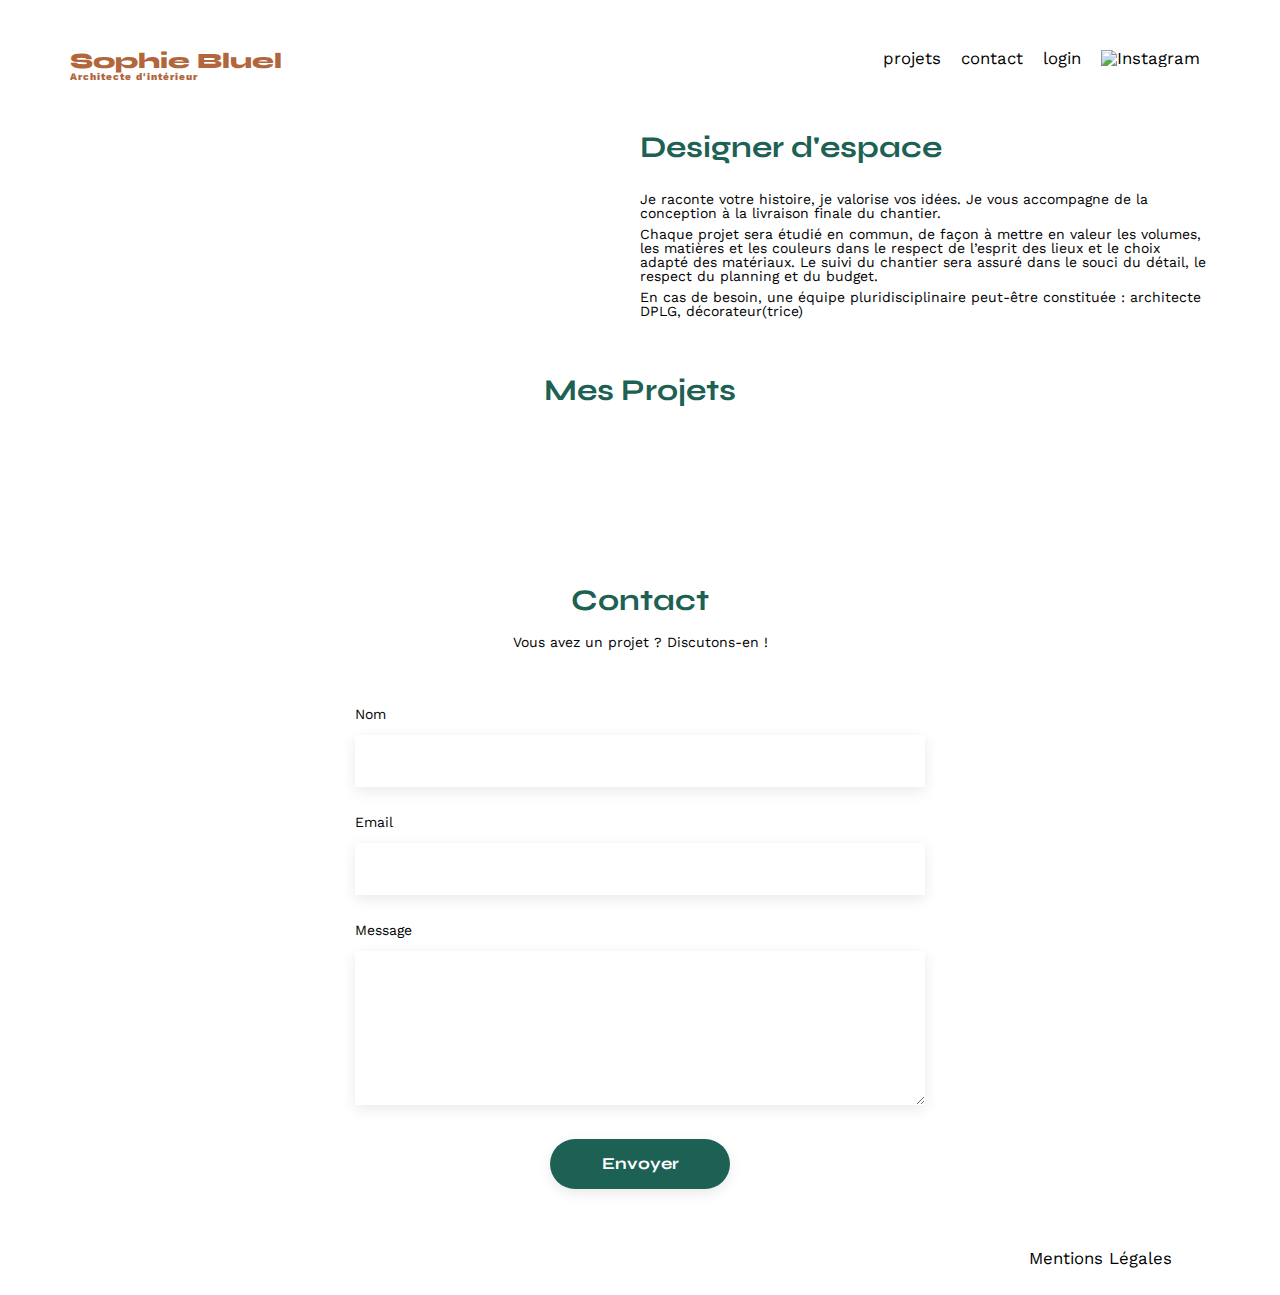
==== FrontEnd/index.html @ 1575a684 "Modal2 : Add media upload, title and category in HTML/CSS" ====
<!DOCTYPE html>
<html lang="fr">

<head>
	<meta charset="UTF-8">
	<title>Sophie Bluel - Architecte d'intérieur</title>
	<meta name="viewport" content="width=device-width, initial-scale=1.0">
	<link rel="preconnect" href="https://fonts.googleapis.com">
	<link rel="preconnect" href="https://fonts.gstatic.com" crossorigin>
	<link href="https://fonts.googleapis.com/css2?family=Syne:wght@700;800&family=Work+Sans&display=swap"
		rel="stylesheet">
	<link rel="stylesheet" href="https://cdnjs.cloudflare.com/ajax/libs/font-awesome/6.2.1/css/all.min.css"
		integrity="sha512-MV7K8+y+gLIBoVD59lQIYicR65iaqukzvf/nwasF0nqhPay5w/9lJmVM2hMDcnK1OnMGCdVK+iQrJ7lzPJQd1w=="
		crossorigin="anonymous">
	<meta name="description" content="">
	<link rel="stylesheet" href="./assets/style.css">
	<script src="works-gallery.js" defer></script>
	<script src="admin.js" defer></script>
	<script src="modal-gallery.js" defer></script>
	<script src="new-photo.js" defer></script>
</head>

<body>
	<section id="editing">
		<div class="editing_banner">
			<i class="fa-regular fa-pen-to-square"></i>Mode édition
		</div>
	</section>
	<header>
		<h1>Sophie Bluel <span>Architecte d'intérieur</span></h1>
		<nav>
			<ul>
				<li>projets</li>
				<li>contact</li>
				<li class="login_link"><a href="login.html">login</a></li>
				<li class="logout_link"><a href="login.html">logout</a></li>
				<li><img src="./assets/icons/instagram.png" alt="Instagram"></li>
			</ul>
		</nav>
	</header>
	<main>
		<section id="introduction">
			<figure>
				<img src="./assets/images/sophie-bluel.png" alt="">
			</figure>
			<article>
				<h2>Designer d'espace</h2>
				<p>Je raconte votre histoire, je valorise vos idées. Je vous accompagne de la conception à la livraison
					finale du chantier.</p>
				<p>Chaque projet sera étudié en commun, de façon à mettre en valeur les volumes, les matières et les
					couleurs dans le respect de l’esprit des lieux et le choix adapté des matériaux. Le suivi du
					chantier sera assuré dans le souci du détail, le respect du planning et du budget.</p>
				<p>En cas de besoin, une équipe pluridisciplinaire peut-être constituée : architecte DPLG,
					décorateur(trice)</p>
			</article>
		</section>

		<section id="portfolio">
			<div class="my_projects">
				<h2>Mes Projets</h2>
				<span class="edit_button">
					<i class="fa-regular fa-pen-to-square"></i>
					modifier
				</span>
			</div>
			<!--Création de la section pour intégration dynamique des boutons de filtres-->
			<section class="categories">
			</section>
			<!--Intégration dynamique des travaux dans la galerie-->
			<div class="gallery">
			</div>

			<!--Création de la modale 1-->
			<aside id="modal1" class="modal">
				<div class="modal_wrapper">
					<span class="close-button close-button1">&times;</span>
					<h3>Galerie photo</h3>
					<div class="gallery-container"></div>
					<div id="separation1"></div>
					<button class="add_photo_button">Ajouter une photo</button>
				</div>
			</aside>

			<!--Création de la modale 2-->
			<aside id="modal2" class="modal">
				<div class="modal_wrapper">
					<div class="modal-header">
						<i class="fas fa-arrow-left"></i>
						<h3>Ajout photo</h3>
						<span class="close-button close-button2">&times;</span>
					</div>
					<div class="form">
						<div class="container-new-photo">
							<i class="fa-regular fa-image"></i>
							<input type="file" accept="image/*" id="input-picture" style="display:none" />
							<button class="button-add-photo">+ Ajouter photo</button>
							<div class="precision">jpg, png : 4mo max</div>
						</div>
						<div class="modal2-input">
							<label for="input-title">Titre</label>
							<input id="input-title" name="title" type="text" />
							<label for="modal2-category">Catégorie</label>
							<select name="modal2-category" class="modal2-category" type="text"></select>
							<div id="separation2"></div>
							<button class="button-submit">Valider</button>
						</div>
					</div>
				</div>
			</aside>

		</section>
		<section id="contact">
			<h2>Contact</h2>
			<p>Vous avez un projet ? Discutons-en !</p>
			<form action="#" method="post">
				<label for="name">Nom</label>
				<input type="text" name="name" id="name">
				<label for="email">Email</label>
				<input type="email" name="email" id="email">
				<label for="message">Message</label>
				<textarea name="message" id="message" cols="30" rows="10"></textarea>
				<input type="submit" value="Envoyer">
			</form>
		</section>
	</main>

	<footer>
		<nav>
			<ul>
				<li>Mentions Légales</li>
			</ul>
		</nav>
	</footer>
</body>

</html>
---- FrontEnd/assets/style.css ----
/* http://meyerweb.com/eric/tools/css/reset/
   v2.0 | 20110126
   License: none (public domain)
*/

html, body, div, span, applet, object, iframe,
h1, h2, h3, h4, h5, h6, p, blockquote, pre,
a, abbr, acronym, address, big, cite, code,
del, dfn, em, img, ins, kbd, q, s, samp,
small, strike, strong, sub, sup, tt, var,
b, u, i, center,
dl, dt, dd, ol, ul, li,
fieldset, form, label, legend,
table, caption, tbody, tfoot, thead, tr, th, td,
article, aside, canvas, details, embed,
figure, figcaption, footer, header, hgroup,
menu, nav, output, ruby, section, summary,
time, mark, audio, video {
	margin: 0;
	padding: 0;
	border: 0;
	font-size: 100%;
	font: inherit;
	vertical-align: baseline;
}
/* HTML5 display-role reset for older browsers */
article, aside, details, figcaption, figure,
footer, header, hgroup, menu, nav, section {
	display: block;
}
body {
	line-height: 1;
}
ol, ul {
	list-style: none;
}
blockquote, q {
	quotes: none;
}
blockquote:before, blockquote:after,
q:before, q:after {
	content: '';
	content: none;
}
table {
	border-collapse: collapse;
	border-spacing: 0;
}
/** end reset css**/
body {
	max-width: 1140px;
	margin:auto;
	font-family: 'Work Sans' ;
	font-size: 14px;
}
header {
	display: flex;
	justify-content: space-between;
	margin: 50px 0
}
a {
	text-decoration: none;
	color: black;
}
section {
	margin: 50px 0
}
h1{
	display: flex;
	flex-direction: column;
	font-family: 'Syne';
	font-size: 22px;
	font-weight: 800;
	color: #B1663C
}
h1 > span {
	font-family: 'Work Sans';
	font-size:10px;
	letter-spacing: 0.1em;
}
h2{
	font-family: 'Syne';
	font-weight: 700;
	font-size: 30px;
	color: #1D6154
}
nav ul {
	display: flex;
	align-items: center;
	list-style-type: none;
}
nav li {
	padding: 0 10px;
	font-size: 1.2em;
}
li:hover {
	color: #B1663C;
}
#introduction {
	display: flex;
	align-items: center;
}
#introduction figure {
	flex: 1
}
#introduction img {
	display: block;
	margin: auto;
	width: 80%;
}
#introduction article {
	flex: 1
}
#introduction h2 {
	margin-bottom: 1em;
}
#introduction p {
	margin-bottom: 0.5em;
}
#portfolio h2 {
	text-align: center;
	margin-bottom: 1em;
}
.my_projects {
	display: flex;
	justify-content: center;
}
.edit_button {
	display: none;
	margin-top: 10px;
	margin-left: 20px;
	cursor: pointer;
}
/* Ajout du CSS pour les filtres*/
.categories {
	display: flex;
	justify-content: center;
	gap: 20px;
}
.filter-btn {
	border: 3px solid #1D6154;
	border-radius: 20px;
	padding: 10px;
	background-color: white;
	color: #1D6154;
	font-size: 16px;
	font-weight: 700;
	text-align: center;
	cursor: pointer;
}
.selected {
	background-color: #1D6154;
	color: white;
}
.gallery {
	width: 100%;
	display: grid;
	grid-template-columns: 1fr 1fr 1fr;
	grid-column-gap: 20px;
	grid-row-gap: 20px;
}
.gallery img {
	width: 100%;
}
#contact {
	width: 50%;
	margin: auto;
}
#contact > * {
	text-align: center;

}
#contact h2{
	margin-bottom: 20px;
}
#contact form {
	text-align: left;
	margin-top:30px;
	display: flex;
	flex-direction: column;
}
#contact input {
	height: 50px;
	font-size: 1.2em;
	border: none;
	box-shadow: 0px 4px 14px rgba(0, 0, 0, 0.09);
}
#contact label {
	margin: 2em 0 1em 0;
}
#contact textarea {
	border: none;
	box-shadow: 0px 4px 14px rgba(0, 0, 0, 0.09);
}
/* Ajout du CSS pour le login*/
.login_link {
	display: block;
}
#loginLink {
	font-weight: 600;
}
#login {
	display: flex;
	flex-direction: column;
	text-align: center;
	width: 40%;
	margin: auto;
}
#login label {
	margin: 2em 0 1em 0;
	text-align: left;
}
#login input {
	height: 50px;
	font-size: 1.2em;
	border: none;
	box-shadow: 0px 4px 14px rgba(0, 0, 0, 0.09) ;
}
#login_error {
	color: red;
	margin-bottom: 20px;
	display: none;
}
/* Ajout du CSS pour le bandeau du Mode édition */
.fa-regular {
    margin-right: 10px;
}
.editing_banner {
    background-color: black;
    color: white;
    height: 60px;
    display: flex;
    justify-content: center;
    align-items: center;
	display: none;
}
#editing {
	margin-top: 0;
}
/* Ajout du CSS pour le logout */
.logout_link {
	display: none;
}
/* Ajout du CSS pour les modales */
.modal {
	display: none;
	position: fixed;
	top: 0;
	left: 0;
	width : 100%;
	height: 100%;
	background: rgba(0, 0, 0, 0.3);
}
.modal_wrapper {
	position: absolute;
	top: 50%;
	left: 50%;
	width: 630px;
	height: 688px;
	transform: translate(-50%, -50%);
	background: white;
	padding: 20px;
	border-radius: 10px;
	box-shadow: 0 0 10px rgba(0, 0, 0, 0.3);
}
.close-button {
	position: absolute;
	top: 26px;
	right: 26px;
	font-size: 24px;
	cursor: pointer;
}
.fa-trash-can {
	display: flex;
	position: relative;
	justify-content: center;
	align-items: center;
	background-color: black;
	color: white;
	border-radius: 2px;
	width: 17px;
	height: 17px;
	font-size: 9px;
	top: 7px;
	right: 23px;
	cursor: pointer;
}
/* Ajout du CSS pour la modal1 */
.modal_wrapper h3{
	justify-content: center;
	display: flex;
	font-size: 26px;
	margin-top: 60px;
	margin-bottom: 20px;
}
.gallery-container {
	display: grid;
	grid-template-columns: repeat(5, 1fr);
	column-gap: 10px;
	row-gap: 25px;
	margin: 36px 90px 90px 70px;
}
.block-img {
	display: flex;
	position: relative;
	justify-content:center
}
.block-img img {
	width: 76.61px;
	height: 102.57px;
}
.add_photo_button {
	display: block;
	margin: 30px auto;
	padding: 10px;
	background-color: #1D6154;
	color: white;
	border: none;
	border-radius: 60px;
	width: 237px;
	cursor: pointer;
}
#separation1 {
	display: flex;
	background-color: #b3b3b3;
	height: 1px;
	width: 470px;
	margin-left: 66px;
}
/* Ajout du CSS pour la modal2 */
.modal-header {
	padding: 10px;
}
.modal-header > * {
	flex: 1;
	text-align: center;
  }
.modal-header i {
text-align: left;
font-size: 21px;
cursor: pointer;
}
.modal-header h3 {
	margin: 20px;
}
.form {
	width: 630px;
	display: flex;
	justify-content: center;
	align-items: center;
	flex-direction: column;
	background-color: white;
}
.container-new-photo {
	display: flex;
	width: 420px;
	height: 169px;
	margin: 36px 0 9px 0;
	background-color: #E8F1F6;
	border-radius: 3px;
	margin-bottom: 30px;
	flex-direction: column;
	align-items: center;
}
.fa-image {
	font-size: 76px;
	color: #B9C5CC;
	display: flex;
	justify-content: center;
	margin-top: 13px;
	width: 100%;
}
.button-add-photo {
	border-radius: 60px;
	background-color: #CBD6DC;
	border: none;
	height: 36px;
	width: 173px;
	color: #306685;
	font-size: 14px;
	margin-top: 6px;
	cursor: pointer;
}
.precision {
	background-color: #E8F1F7;
	font-size: 10px;
	display: flex;
	justify-content: center;
	margin-top: 7px;
}
.modal2-input {
	display: flex;
	width: 420px;
	flex-direction: column;
	background-color: white;
}

.modal2-category {
	margin-top: 10px;
	height: 51px;
	border: none;
	box-shadow: 0px 4px 14px rgba(0, 0, 0, 0.09);
	background-color: white;
}
.button-submit {
	margin-top: 32px;
	border-radius: 60px;
	border: none;
	height: 36px;
	width: 237px;
	color: white;
	background-color: #A7A7A7;
	margin-left: 80px;
	font-family: "Syne";
	font-size: 14px;
}
#input-title {
	margin-top: 10px;
	margin-bottom: 21px;
	height: 51px;
	border: none;
	box-shadow: 0px 4px 14px rgba(0, 0, 0, 0.09);
	background-color: white;
}
#separation2 {
	display: flex;
	background-color: #b3b3b3;
	height: 1px;
	width: 420px;
	margin-top: 47px;
}
input[type="submit"]{
	font-family: 'Syne';
	font-weight: 700;
	color: white;
	background-color: #1D6154;
	margin : 2em auto ;
	width: 180px;
	text-align: center;
	border-radius: 60px ;
}
footer nav ul {
	display: flex;
	justify-content: flex-end;
	margin: 2em
}
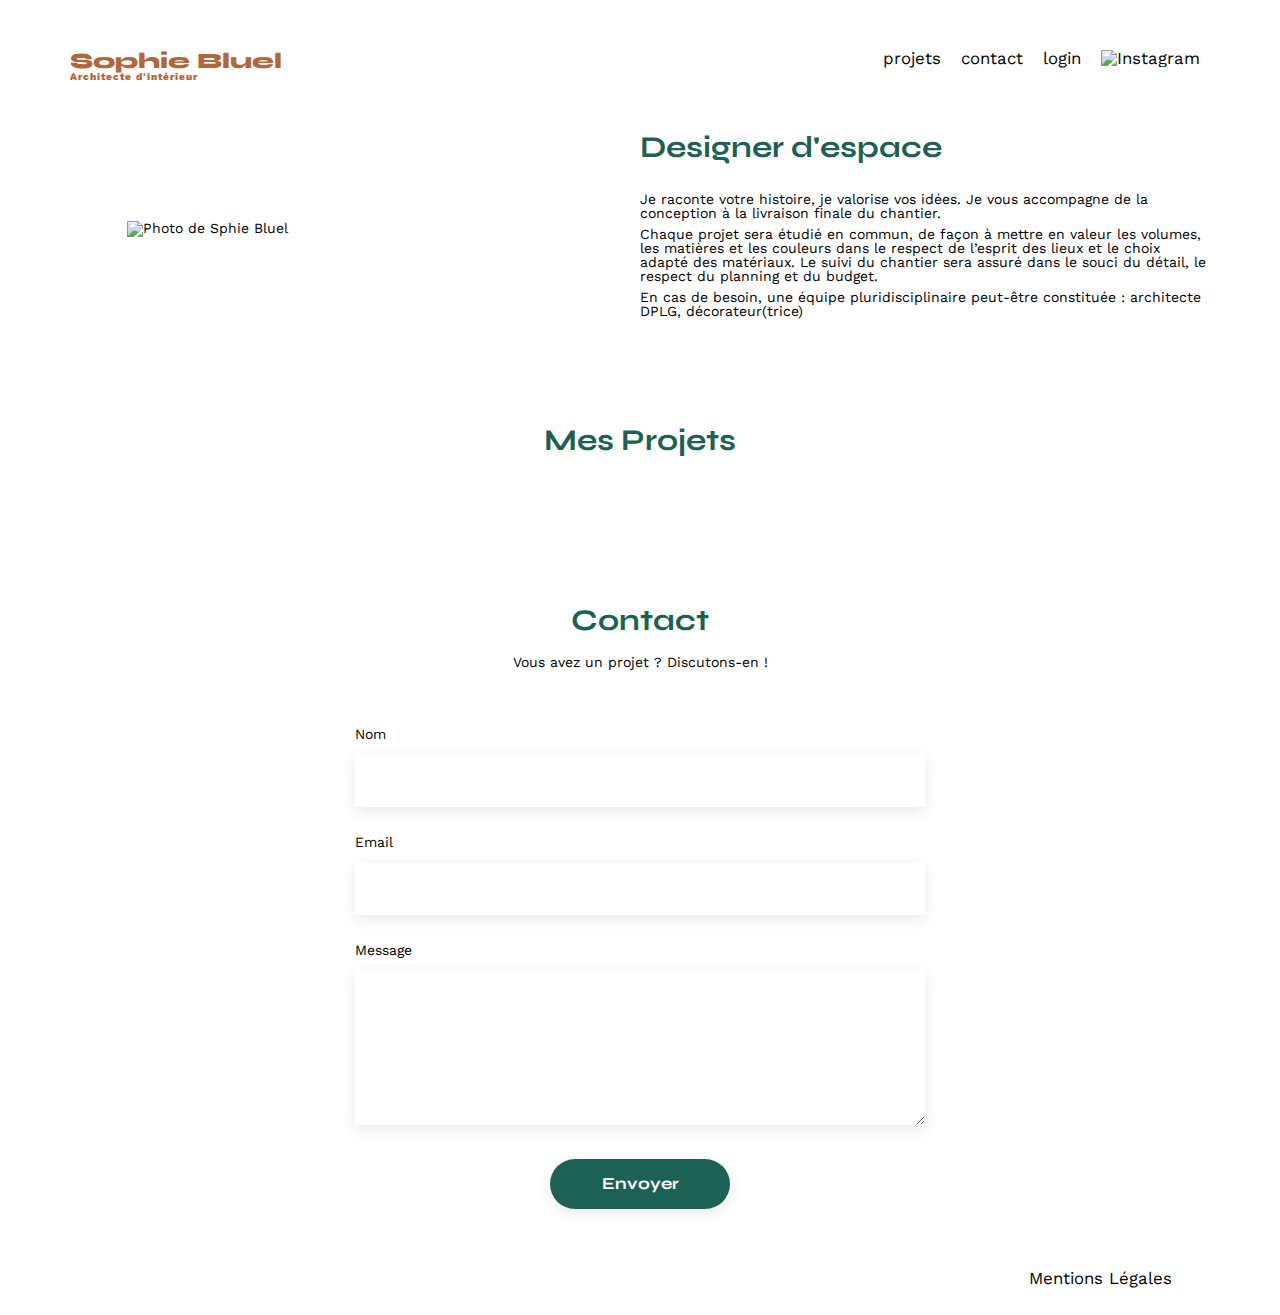
==== commit c67e4e34: "Code improvement" ====
--- a/FrontEnd/index.html
+++ b/FrontEnd/index.html
@@ -22,7 +22,7 @@
 
 <body>
 	<section id="editing">
-		<div class="editing_banner">
+		<div class="editing-banner">
 			<i class="fa-regular fa-pen-to-square"></i>Mode édition
 		</div>
 	</section>
@@ -30,10 +30,10 @@
 		<h1>Sophie Bluel <span>Architecte d'intérieur</span></h1>
 		<nav>
 			<ul>
-				<li>projets</li>
-				<li>contact</li>
-				<li class="login_link"><a href="login.html">login</a></li>
-				<li class="logout_link"><a href="login.html">logout</a></li>
+				<li><a href="#portfolio">projets</a></li>
+				<li><a href="#contact">contact</a></li>
+				<li class="login-link"><a href="login.html">login</a></li>
+				<li class="logout-link"><a href="#" id="logout-button">logout</a></li>
 				<li><img src="./assets/icons/instagram.png" alt="Instagram"></li>
 			</ul>
 		</nav>
@@ -41,7 +41,7 @@
 	<main>
 		<section id="introduction">
 			<figure>
-				<img src="./assets/images/sophie-bluel.png" alt="">
+				<img src="./assets/images/sophie-bluel.png" alt="Photo de Sphie Bluel">
 			</figure>
 			<article>
 				<h2>Designer d'espace</h2>
@@ -56,9 +56,9 @@
 		</section>
 
 		<section id="portfolio">
-			<div class="my_projects">
+			<div class="my-projects">
 				<h2>Mes Projets</h2>
-				<span class="edit_button">
+				<span class="edit-button">
 					<i class="fa-regular fa-pen-to-square"></i>
 					modifier
 				</span>
@@ -72,42 +72,48 @@
 
 			<!--Création de la modale 1-->
 			<aside id="modal1" class="modal">
-				<div class="modal_wrapper">
+				<div class="modal-wrapper">
 					<span class="close-button close-button1">&times;</span>
 					<h3>Galerie photo</h3>
 					<div class="gallery-container"></div>
 					<div id="separation1"></div>
-					<button class="add_photo_button">Ajouter une photo</button>
+					<button class="add-photo-button">Ajouter une photo</button>
 				</div>
 			</aside>
 
 			<!--Création de la modale 2-->
 			<aside id="modal2" class="modal">
-				<div class="modal_wrapper">
+				<div id="modal-wrapper2" class="modal-wrapper">
 					<div class="modal-header">
 						<i class="fas fa-arrow-left"></i>
 						<h3>Ajout photo</h3>
 						<span class="close-button close-button2">&times;</span>
 					</div>
-					<div class="form">
-						<div class="container-new-photo">
-							<i class="fa-regular fa-image"></i>
-							<input type="file" accept="image/*" id="input-picture" style="display:none" />
-							<button class="button-add-photo">+ Ajouter photo</button>
-							<div class="precision">jpg, png : 4mo max</div>
+
+					<form class="form" id="form-new-photo" enctype="multipart/form-data">
+						<div class="modal-new-photo">
+							<div class="picture-selection">
+								<i class="fa-regular fa-image"></i>
+								<input name="image" type="file" accept="image/*" id="input-picture"
+									style="display:none">
+								<button class="add-photo-button2">+ Ajouter photo</button>
+								<div class="precision">jpg, png : 4mo max</div>
+							</div>
+							<img id="picture-preview" src="#" alt="your image">
 						</div>
 						<div class="modal2-input">
-							<label for="input-title">Titre</label>
-							<input id="input-title" name="title" type="text" />
-							<label for="modal2-category">Catégorie</label>
-							<select name="modal2-category" class="modal2-category" type="text"></select>
+							<label for="title">Titre</label>
+							<input name="title" id="title" type="text" value="">
+							<label for="select-category">Catégorie</label>
+							<select name="category" id="select-category">
+							</select>
 							<div id="separation2"></div>
-							<button class="button-submit">Valider</button>
+							<div id="form-error-message"></div>
+							<button id="form-submit-photo" class="button-submit">Valider</button>
 						</div>
-					</div>
+					</form>
 				</div>
 			</aside>
-
 		</section>
 		<section id="contact">
 			<h2>Contact</h2>
--- a/FrontEnd/assets/style.css
+++ b/FrontEnd/assets/style.css
@@ -99,6 +99,7 @@
 #introduction {
 	display: flex;
 	align-items: center;
+	margin-bottom: 100px
 }
 #introduction figure {
 	flex: 1
@@ -117,21 +118,19 @@
 #introduction p {
 	margin-bottom: 0.5em;
 }
-#portfolio h2 {
-	text-align: center;
-	margin-bottom: 1em;
-}
-.my_projects {
-	display: flex;
-	justify-content: center;
-}
-.edit_button {
+/* Section Porfolio */
+.my-projects {
+	display: flex;
+	justify-content: center;
+	margin: 50px;
+}
+.edit-button {
 	display: none;
 	margin-top: 10px;
 	margin-left: 20px;
 	cursor: pointer;
 }
-/* Ajout du CSS pour les filtres*/
+/* Portfolio : Les filtres */
 .categories {
 	display: flex;
 	justify-content: center;
@@ -162,6 +161,7 @@
 .gallery img {
 	width: 100%;
 }
+/* Section Contact */
 #contact {
 	width: 50%;
 	margin: auto;
@@ -192,8 +192,8 @@
 	border: none;
 	box-shadow: 0px 4px 14px rgba(0, 0, 0, 0.09);
 }
-/* Ajout du CSS pour le login*/
-.login_link {
+/* Login */
+.login-link {
 	display: block;
 }
 #loginLink {
@@ -216,16 +216,20 @@
 	border: none;
 	box-shadow: 0px 4px 14px rgba(0, 0, 0, 0.09) ;
 }
-#login_error {
+#login-error, #form-error-message {
 	color: red;
 	margin-bottom: 20px;
 	display: none;
 }
-/* Ajout du CSS pour le bandeau du Mode édition */
+/* Logout */
+.logout-link {
+	display: none;
+}
+/* Bandeau du Mode édition */
 .fa-regular {
     margin-right: 10px;
 }
-.editing_banner {
+.editing-banner {
     background-color: black;
     color: white;
     height: 60px;
@@ -237,11 +241,8 @@
 #editing {
 	margin-top: 0;
 }
-/* Ajout du CSS pour le logout */
-.logout_link {
-	display: none;
-}
-/* Ajout du CSS pour les modales */
+
+/* Les modales */
 .modal {
 	display: none;
 	position: fixed;
@@ -251,7 +252,7 @@
 	height: 100%;
 	background: rgba(0, 0, 0, 0.3);
 }
-.modal_wrapper {
+.modal-wrapper {
 	position: absolute;
 	top: 50%;
 	left: 50%;
@@ -270,6 +271,31 @@
 	font-size: 24px;
 	cursor: pointer;
 }
+.modal-wrapper h3{
+	justify-content: center;
+	display: flex;
+	font-size: 26px;
+	margin-top: 60px;
+	margin-bottom: 20px;
+}
+
+/* Modal1 */
+.gallery-container {
+	display: grid;
+	grid-template-columns: repeat(5, 1fr);
+	column-gap: 10px;
+	row-gap: 25px;
+	margin: 36px 90px 90px 70px;
+}
+.block-img {
+	display: flex;
+	position: relative;
+	justify-content:center
+}
+.block-img img {
+	width: 76.61px;
+	height: 102.57px;
+}
 .fa-trash-can {
 	display: flex;
 	position: relative;
@@ -285,31 +311,7 @@
 	right: 23px;
 	cursor: pointer;
 }
-/* Ajout du CSS pour la modal1 */
-.modal_wrapper h3{
-	justify-content: center;
-	display: flex;
-	font-size: 26px;
-	margin-top: 60px;
-	margin-bottom: 20px;
-}
-.gallery-container {
-	display: grid;
-	grid-template-columns: repeat(5, 1fr);
-	column-gap: 10px;
-	row-gap: 25px;
-	margin: 36px 90px 90px 70px;
-}
-.block-img {
-	display: flex;
-	position: relative;
-	justify-content:center
-}
-.block-img img {
-	width: 76.61px;
-	height: 102.57px;
-}
-.add_photo_button {
+.add-photo-button {
 	display: block;
 	margin: 30px auto;
 	padding: 10px;
@@ -327,14 +329,11 @@
 	width: 470px;
 	margin-left: 66px;
 }
-/* Ajout du CSS pour la modal2 */
+
+/* Modal2 */
 .modal-header {
 	padding: 10px;
 }
-.modal-header > * {
-	flex: 1;
-	text-align: center;
-  }
 .modal-header i {
 text-align: left;
 font-size: 21px;
@@ -343,24 +342,27 @@
 .modal-header h3 {
 	margin: 20px;
 }
-.form {
-	width: 630px;
-	display: flex;
-	justify-content: center;
-	align-items: center;
-	flex-direction: column;
-	background-color: white;
-}
-.container-new-photo {
+.modal-new-photo {
 	display: flex;
 	width: 420px;
 	height: 169px;
 	margin: 36px 0 9px 0;
-	background-color: #E8F1F6;
+	background-color: #E8F1F7;
 	border-radius: 3px;
 	margin-bottom: 30px;
 	flex-direction: column;
 	align-items: center;
+}
+.picture-selection{
+	background-color: #E8F1F6;
+}
+.form {
+	width: 630px;
+	display: flex;
+	justify-content: center;
+	align-items: center;
+	flex-direction: column;
+	background-color: white;
 }
 .fa-image {
 	font-size: 76px;
@@ -370,7 +372,7 @@
 	margin-top: 13px;
 	width: 100%;
 }
-.button-add-photo {
+.add-photo-button2 {
 	border-radius: 60px;
 	background-color: #CBD6DC;
 	border: none;
@@ -392,14 +394,6 @@
 	display: flex;
 	width: 420px;
 	flex-direction: column;
-	background-color: white;
-}
-
-.modal2-category {
-	margin-top: 10px;
-	height: 51px;
-	border: none;
-	box-shadow: 0px 4px 14px rgba(0, 0, 0, 0.09);
 	background-color: white;
 }
 .button-submit {
@@ -414,7 +408,12 @@
 	font-family: "Syne";
 	font-size: 14px;
 }
-#input-title {
+#picture-preview {
+	display: none;
+	max-width: 129px;
+	max-height: 169px;
+}
+#title, #select-category {
 	margin-top: 10px;
 	margin-bottom: 21px;
 	height: 51px;
@@ -439,6 +438,7 @@
 	text-align: center;
 	border-radius: 60px ;
 }
+/* Footer */
 footer nav ul {
 	display: flex;
 	justify-content: flex-end;
